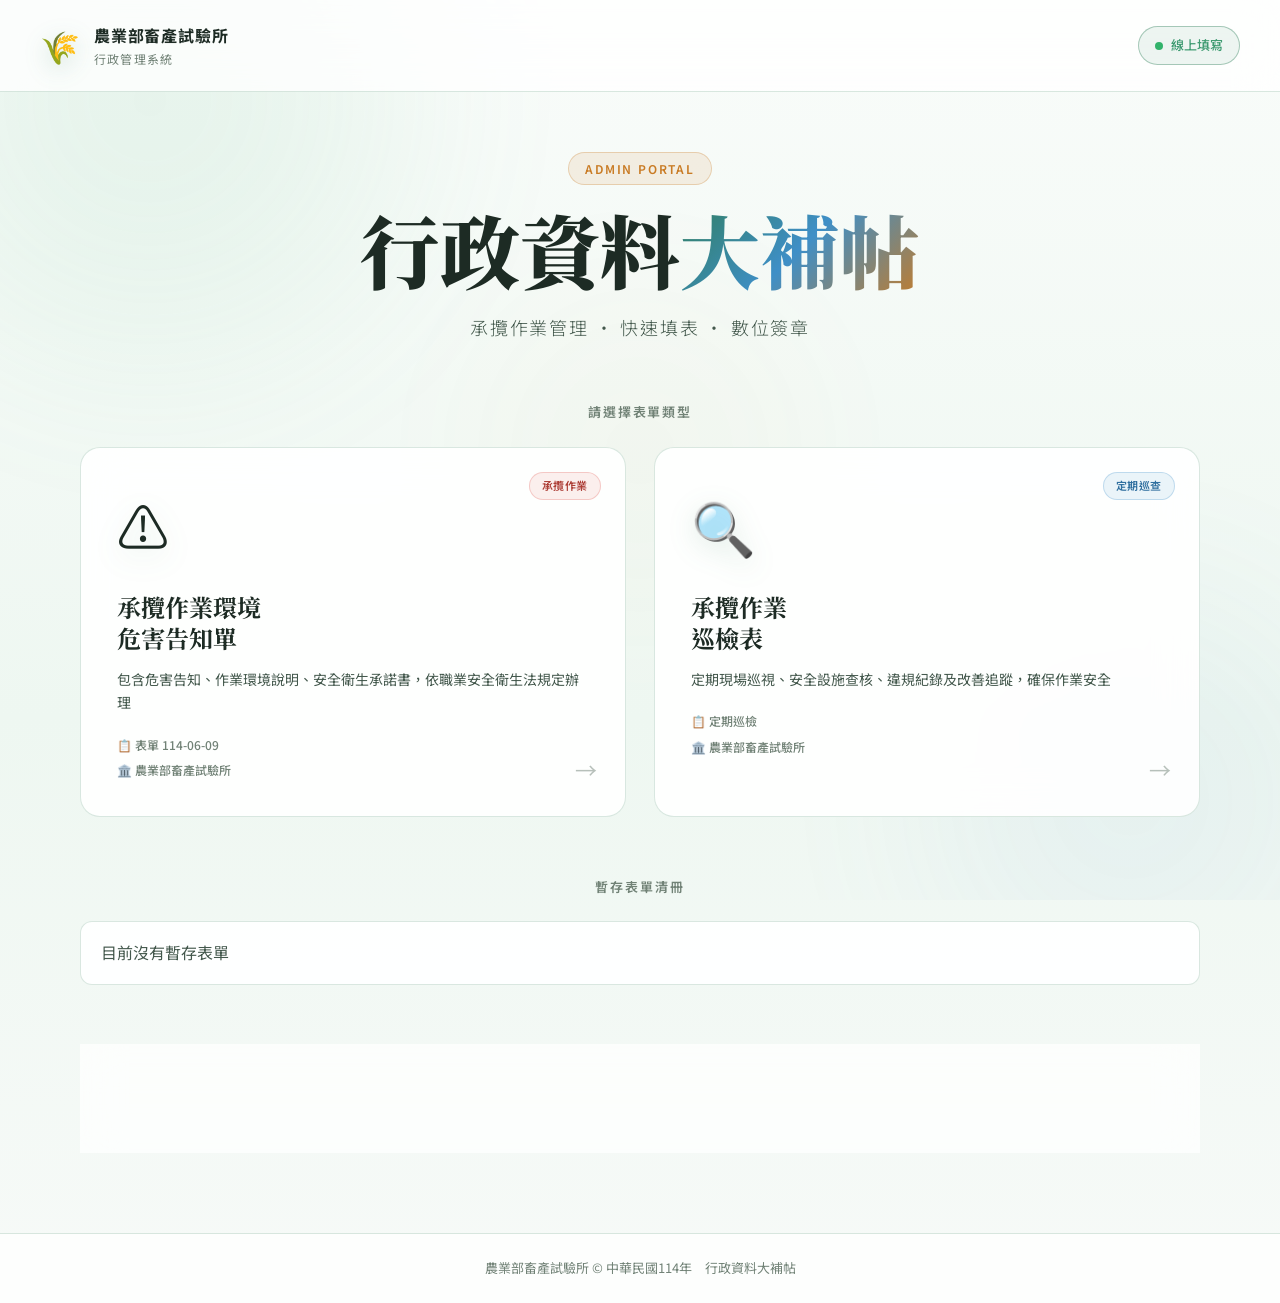
==== Documentcheatsheet/index.html @ 8268568a "Add files via upload" ====
<!DOCTYPE html>
<html lang="zh-TW">
<head>
  <meta charset="UTF-8">
  <meta name="viewport" content="width=device-width, initial-scale=1.0, maximum-scale=5.0, user-scalable=yes">
  <meta name="description" content="農業部畜產試驗所行政資料大補帖 - 線上填寫承攬作業環境危害告知單及巡檢表">
  <title>行政資料大補帖 | 農業部畜產試驗所</title>
  <link rel="preconnect" href="https://fonts.googleapis.com">
  <link rel="preconnect" href="https://fonts.gstatic.com" crossorigin>
  <link href="https://fonts.googleapis.com/css2?family=Noto+Sans+TC:wght@300;400;500;600;700;900&family=Noto+Serif+TC:wght@400;600;700&display=swap" rel="stylesheet">
  <link rel="stylesheet" href="style.css">
  <link rel="manifest" href="manifest.json">
  <meta name="theme-color" content="#2f7d57">
  <meta name="mobile-web-app-capable" content="yes">
  <meta name="apple-mobile-web-app-capable" content="yes">
  <meta name="apple-mobile-web-app-status-bar-style" content="default">
  <meta name="apple-mobile-web-app-title" content="行政大補帖">
  <link rel="apple-touch-icon" href="icons/icon-192.png">
</head>
<body>
  <div class="bg-animation">
    <div class="orb orb-1"></div>
    <div class="orb orb-2"></div>
    <div class="orb orb-3"></div>
  </div>

  <header class="site-header">
    <div class="header-inner">
      <div class="logo-area">
        <div class="logo-icon">🌾</div>
        <div class="logo-text">
          <span class="org-name">農業部畜產試驗所</span>
          <span class="dept-name">行政管理系統</span>
        </div>
      </div>
      <div class="header-badge">
        <span class="badge-dot"></span>
        <span>線上填寫</span>
      </div>
    </div>
  </header>

  <main class="main-content">
    <section class="hero">
      <div class="hero-eyebrow">
        <span class="tag">ADMIN PORTAL</span>
      </div>
      <h1 class="hero-title">行政資料<span class="gradient-text">大補帖</span></h1>
      <p class="hero-subtitle">承攬作業管理 · 快速填表 · 數位簽章</p>
    </section>

    <section class="cards-section">
      <div class="section-label">請選擇表單類型</div>
      <div class="cards-grid">

        <!-- Card 1: 危害告知單 -->
        <a href="hazard-form.html" class="card card-hazard" id="card-hazard">
          <div class="card-glow"></div>
          <div class="card-badge">承攬作業</div>
          <div class="card-icon-wrap">
            <div class="card-icon">⚠️</div>
          </div>
          <div class="card-body">
            <h2 class="card-title">承攬作業環境<br>危害告知單</h2>
            <p class="card-desc">包含危害告知、作業環境說明、安全衛生承諾書，依職業安全衛生法規定辦理</p>
            <div class="card-meta">
              <span class="meta-item">📋 表單 114-06-09</span>
              <span class="meta-item">🏛️ 農業部畜產試驗所</span>
            </div>
          </div>
          <div class="card-arrow">→</div>
        </a>

        <!-- Card 2: 巡檢表 -->
        <a href="inspection-form.html" class="card card-inspect" id="card-inspect">
          <div class="card-glow"></div>
          <div class="card-badge">定期巡查</div>
          <div class="card-icon-wrap">
            <div class="card-icon">🔍</div>
          </div>
          <div class="card-body">
            <h2 class="card-title">承攬作業<br>巡檢表</h2>
            <p class="card-desc">定期現場巡視、安全設施查核、違規紀錄及改善追蹤，確保作業安全</p>
            <div class="card-meta">
              <span class="meta-item">📋 定期巡檢</span>
              <span class="meta-item">🏛️ 農業部畜產試驗所</span>
            </div>
          </div>
          <div class="card-arrow">→</div>
        </a>

      </div>
    </section>

    <section class="drafts-section">
      <div class="section-label">暫存表單清冊</div>
      <div class="draft-list" id="draft-list">
        <div class="draft-empty">目前沒有暫存表單</div>
      </div>
    </section>

    <section class="info-strip">
      <div class="info-item">
        <div class="info-icon">📌</div>
        <div class="info-text">
          <strong>作業前告知</strong>
          <span>承攬商須於作業前確認</span>
        </div>
      </div>
      <div class="info-divider"></div>
      <div class="info-item">
        <div class="info-icon">📄</div>
        <div class="info-text">
          <strong>保存年限</strong>
          <span>相關文件依規定保存3年</span>
        </div>
      </div>
      <div class="info-divider"></div>
      <div class="info-item">
        <div class="info-icon">📅</div>
        <div class="info-text">
          <strong>版本日期</strong>
          <span>民國114年06月09日</span>
        </div>
      </div>
    </section>
  </main>

  <footer class="site-footer">
    <p>農業部畜產試驗所 &copy; 中華民國114年　行政資料大補帖</p>
  </footer>

  <script>
    function formatDraftTime(value) {
      if (!value) return '';
      const date = new Date(value);
      if (Number.isNaN(date.getTime())) return '';
      const pad = n => String(n).padStart(2, '0');
      return `${date.getFullYear()}-${pad(date.getMonth() + 1)}-${pad(date.getDate())} ${pad(date.getHours())}:${pad(date.getMinutes())}`;
    }

    function escapeHtml(value) {
      return String(value || '').replace(/[&<>"']/g, char => ({
        '&': '&amp;',
        '<': '&lt;',
        '>': '&gt;',
        '"': '&quot;',
        "'": '&#39;'
      }[char]));
    }

    function renderDraftList() {
      const list = document.getElementById('draft-list');
      let drafts = [];
      try {
        drafts = JSON.parse(localStorage.getItem('admin-form-drafts') || '[]');
      } catch (e) {
        drafts = [];
      }

      if (!Array.isArray(drafts) || drafts.length === 0) {
        list.innerHTML = '<div class="draft-empty">目前沒有暫存表單</div>';
        return;
      }

      drafts = drafts
        .slice()
        .sort((a, b) => new Date(b.createdAt || b.updatedAt || 0) - new Date(a.createdAt || a.updatedAt || 0));

      list.innerHTML = drafts.map(item => `
        <a class="draft-item" href="${escapeHtml(item.url)}">
          <div class="draft-main">
            <span class="draft-type">${escapeHtml(item.typeLabel || '表單')}</span>
            <strong>${escapeHtml(item.title || '未命名表單')}</strong>
          </div>
          <div class="draft-time">
            <span>建立：${formatDraftTime(item.createdAt)}</span>
            <span>更新：${formatDraftTime(item.updatedAt)}</span>
          </div>
          <button class="draft-delete" type="button" data-draft-id="${escapeHtml(item.id)}">刪除</button>
        </a>
      `).join('');
    }

    function deleteDraft(id) {
      let drafts = [];
      try {
        drafts = JSON.parse(localStorage.getItem('admin-form-drafts') || '[]');
      } catch (e) {
        drafts = [];
      }
      localStorage.removeItem('admin-form-draft:' + id);
      localStorage.setItem('admin-form-drafts', JSON.stringify(drafts.filter(item => item.id !== id)));
      renderDraftList();
    }

    document.addEventListener('DOMContentLoaded', () => {
      const cards = document.querySelectorAll('.card');
      cards.forEach((card, i) => {
        card.style.opacity = '0';
        card.style.transform = 'translateY(30px)';
        setTimeout(() => {
          card.style.transition = 'opacity 0.6s ease, transform 0.6s ease';
          card.style.opacity = '1';
          card.style.transform = 'translateY(0)';
        }, 200 + i * 150);
      });
      renderDraftList();
      document.getElementById('draft-list').addEventListener('click', event => {
        const button = event.target.closest('.draft-delete');
        if (!button) return;
        event.preventDefault();
        event.stopPropagation();
        deleteDraft(button.dataset.draftId);
      });
      if ('serviceWorker' in navigator) {
        navigator.serviceWorker.register('./service-worker.js').catch(() => {});
      }
    });
  </script>
</body>
</html>
---- Documentcheatsheet/style.css ----
/* ============================================================
   行政資料大補帖 - Global Stylesheet
   ============================================================ */

:root {
  --primary: #2f7d57;
  --primary-light: #3f9b72;
  --primary-dark: #1f5f41;
  --accent: #c97b24;
  --accent-warm: #e09a3d;
  --bg-dark: #f6faf7;
  --bg-card: rgba(255, 255, 255, 0.92);
  --text-primary: #1d2b24;
  --text-secondary: #43584c;
  --text-muted: #718276;
  --border: rgba(47, 125, 87, 0.18);
  --border-strong: rgba(47, 125, 87, 0.38);
  --shadow: 0 18px 45px rgba(31, 95, 65, 0.12);
  --radius: 20px;
  --radius-sm: 12px;
  --font-sans: 'Noto Sans TC', sans-serif;
  --font-serif: 'Noto Serif TC', serif;
}

* {
  margin: 0;
  padding: 0;
  box-sizing: border-box;
}

html {
  scroll-behavior: smooth;
}

body {
  font-family: var(--font-sans);
  background:
    linear-gradient(180deg, #f9fcfa 0%, #eef7f1 55%, #f7faf8 100%);
  color: var(--text-primary);
  min-height: 100vh;
  overflow-x: hidden;
  line-height: 1.6;
}

/* --- Background Animation --- */
.bg-animation {
  position: fixed;
  inset: 0;
  z-index: 0;
  pointer-events: none;
  overflow: hidden;
}

.orb {
  position: absolute;
  border-radius: 50%;
  filter: blur(80px);
  opacity: 0.18;
  animation: orbFloat 20s ease-in-out infinite;
}

.orb-1 {
  width: 600px;
  height: 600px;
  background: radial-gradient(circle, rgba(102, 187, 139, 0.75), transparent);
  top: -200px;
  left: -150px;
  animation-delay: 0s;
}

.orb-2 {
  width: 500px;
  height: 500px;
  background: radial-gradient(circle, rgba(92, 148, 209, 0.42), transparent);
  bottom: -150px;
  right: -100px;
  animation-delay: -7s;
}

.orb-3 {
  width: 400px;
  height: 400px;
  background: radial-gradient(circle, rgba(224, 154, 61, 0.45), transparent);
  top: 50%;
  left: 50%;
  transform: translate(-50%, -50%);
  animation-delay: -14s;
  opacity: 0.08;
}

@keyframes orbFloat {
  0%, 100% { transform: translate(0, 0) scale(1); }
  33% { transform: translate(30px, -30px) scale(1.05); }
  66% { transform: translate(-20px, 20px) scale(0.95); }
}

/* --- Header --- */
.site-header {
  position: relative;
  z-index: 10;
  padding: 20px 40px;
  border-bottom: 1px solid var(--border);
  background: rgba(255, 255, 255, 0.78);
  backdrop-filter: blur(20px);
}

.header-inner {
  max-width: 1200px;
  margin: 0 auto;
  display: flex;
  align-items: center;
  justify-content: space-between;
}

.logo-area {
  display: flex;
  align-items: center;
  gap: 14px;
}

.logo-icon {
  font-size: 32px;
  filter: drop-shadow(0 6px 12px rgba(47, 125, 87, 0.24));
}

.logo-text {
  display: flex;
  flex-direction: column;
}

.org-name {
  font-size: 16px;
  font-weight: 700;
  color: var(--text-primary);
  letter-spacing: 0.05em;
}

.dept-name {
  font-size: 12px;
  color: var(--text-muted);
  letter-spacing: 0.1em;
}

.header-badge {
  display: flex;
  align-items: center;
  gap: 8px;
  padding: 8px 16px;
  background: rgba(47, 125, 87, 0.08);
  border: 1px solid var(--border-strong);
  border-radius: 30px;
  font-size: 13px;
  color: var(--primary-light);
  font-weight: 500;
}

.badge-dot {
  width: 8px;
  height: 8px;
  background: #32b36b;
  border-radius: 50%;
  animation: pulse 2s ease-in-out infinite;
}

@keyframes pulse {
  0%, 100% { opacity: 1; transform: scale(1); }
  50% { opacity: 0.5; transform: scale(0.8); }
}

/* --- Main Content --- */
.main-content {
  position: relative;
  z-index: 1;
  max-width: 1200px;
  margin: 0 auto;
  padding: 60px 40px 80px;
}

/* --- Hero --- */
.hero {
  text-align: center;
  margin-bottom: 60px;
}

.hero-eyebrow {
  margin-bottom: 20px;
}

.tag {
  display: inline-block;
  padding: 6px 16px;
  background: rgba(201, 123, 36, 0.1);
  border: 1px solid rgba(201, 123, 36, 0.28);
  border-radius: 30px;
  font-size: 12px;
  font-weight: 600;
  color: var(--accent);
  letter-spacing: 0.15em;
}

.hero-title {
  font-family: var(--font-serif);
  font-size: clamp(48px, 8vw, 80px);
  font-weight: 900;
  line-height: 1.1;
  margin-bottom: 20px;
  color: var(--text-primary);
}

.gradient-text {
  background: linear-gradient(135deg, #2f7d57, #3f8fc7, #c97b24);
  -webkit-background-clip: text;
  -webkit-text-fill-color: transparent;
  background-clip: text;
}

.hero-subtitle {
  font-size: 18px;
  color: var(--text-secondary);
  letter-spacing: 0.1em;
  font-weight: 300;
}

/* --- Section Label --- */
.section-label {
  font-size: 13px;
  font-weight: 600;
  color: var(--text-muted);
  letter-spacing: 0.15em;
  text-transform: uppercase;
  margin-bottom: 24px;
  text-align: center;
}

/* --- Cards Grid --- */
.cards-section {
  margin-bottom: 60px;
}

.cards-grid {
  display: grid;
  grid-template-columns: repeat(auto-fit, minmax(340px, 1fr));
  gap: 28px;
}

.card {
  position: relative;
  display: flex;
  flex-direction: column;
  background: var(--bg-card);
  border: 1px solid var(--border);
  border-radius: var(--radius);
  padding: 36px;
  text-decoration: none;
  color: inherit;
  overflow: hidden;
  transition: all 0.4s cubic-bezier(0.23, 1, 0.32, 1);
  cursor: pointer;
  backdrop-filter: blur(20px);
}

.card:hover {
  transform: translateY(-8px) scale(1.01);
  border-color: var(--border-strong);
  box-shadow: var(--shadow), 0 18px 45px rgba(47, 125, 87, 0.14);
}

.card-glow {
  position: absolute;
  inset: -1px;
  border-radius: var(--radius);
  opacity: 0;
  transition: opacity 0.4s ease;
  pointer-events: none;
}

.card-hazard .card-glow {
  background: linear-gradient(135deg, rgba(220, 80, 70, 0.08), rgba(224, 154, 61, 0.12));
}

.card-inspect .card-glow {
  background: linear-gradient(135deg, rgba(47, 125, 87, 0.1), rgba(63, 143, 199, 0.1));
}

.card:hover .card-glow {
  opacity: 1;
}

.card-badge {
  position: absolute;
  top: 24px;
  right: 24px;
  padding: 4px 12px;
  border-radius: 20px;
  font-size: 11px;
  font-weight: 600;
  letter-spacing: 0.05em;
}

.card-hazard .card-badge {
  background: rgba(220, 80, 70, 0.09);
  color: #ad3f37;
  border: 1px solid rgba(220, 80, 70, 0.24);
}

.card-inspect .card-badge {
  background: rgba(63, 143, 199, 0.1);
  color: #2f6f9f;
  border: 1px solid rgba(63, 143, 199, 0.26);
}

.card-icon-wrap {
  margin-bottom: 24px;
}

.card-icon {
  font-size: 52px;
  filter: drop-shadow(0 8px 14px rgba(47, 125, 87, 0.16));
  transition: transform 0.4s ease;
}

.card:hover .card-icon {
  transform: scale(1.1) rotate(5deg);
}

.card-body {
  flex: 1;
}

.card-title {
  font-family: var(--font-serif);
  font-size: 24px;
  font-weight: 700;
  line-height: 1.3;
  margin-bottom: 14px;
  color: var(--text-primary);
}

.card-desc {
  font-size: 14px;
  color: var(--text-secondary);
  line-height: 1.7;
  margin-bottom: 20px;
}

.card-meta {
  display: flex;
  flex-direction: column;
  gap: 6px;
}

.meta-item {
  font-size: 12px;
  color: var(--text-muted);
  font-weight: 500;
}

.card-arrow {
  position: absolute;
  bottom: 28px;
  right: 28px;
  font-size: 22px;
  color: var(--text-muted);
  transition: all 0.3s ease;
  opacity: 0.5;
}

.card:hover .card-arrow {
  opacity: 1;
  color: var(--primary-light);
  transform: translateX(6px);
}

/* --- Draft List --- */
.drafts-section {
  margin-bottom: 60px;
}

.draft-list {
  display: grid;
  gap: 12px;
}

.draft-empty,
.draft-item {
  background: var(--bg-card);
  border: 1px solid var(--border);
  border-radius: var(--radius-sm);
  padding: 18px 20px;
  color: var(--text-secondary);
}

.draft-item {
  display: flex;
  align-items: center;
  justify-content: space-between;
  gap: 18px;
  text-decoration: none;
  transition: all 0.25s ease;
}

.draft-item:hover {
  border-color: var(--border-strong);
  box-shadow: var(--shadow);
  transform: translateY(-2px);
}

.draft-delete {
  flex-shrink: 0;
  border: 1px solid rgba(184, 60, 53, 0.24);
  background: rgba(184, 60, 53, 0.08);
  color: #9f312b;
  border-radius: 8px;
  padding: 7px 12px;
  font: inherit;
  font-size: 13px;
  font-weight: 700;
  cursor: pointer;
  transition: all 0.2s ease;
}

.draft-delete:hover {
  background: rgba(184, 60, 53, 0.14);
  border-color: rgba(184, 60, 53, 0.38);
}

.draft-main {
  display: flex;
  flex-direction: column;
  gap: 6px;
  min-width: 0;
}

.draft-main strong {
  color: var(--text-primary);
  font-size: 15px;
  line-height: 1.4;
}

.draft-type {
  color: var(--primary-dark);
  font-size: 12px;
  font-weight: 700;
}

.draft-time {
  display: flex;
  flex-direction: column;
  gap: 4px;
  color: var(--text-muted);
  font-size: 12px;
  white-space: nowrap;
  text-align: right;
}

/* --- Info Strip --- */
.info-strip {
  display: flex;
  align-items: center;
  justify-content: center;
  gap: 0;
  padding: 28px 40px;
  background: rgba(255, 255, 255, 0.72);
  border: 1px solid var(--border);
  border-radius: var(--radius);
  backdrop-filter: blur(20px);
  flex-wrap: wrap;
}

.info-item {
  display: flex;
  align-items: center;
  gap: 12px;
  padding: 0 32px;
}

.info-icon {
  font-size: 28px;
}

.info-text {
  display: flex;
  flex-direction: column;
}

.info-text strong {
  font-size: 14px;
  font-weight: 600;
  color: var(--text-primary);
}

.info-text span {
  font-size: 12px;
  color: var(--text-muted);
}

.info-divider {
  width: 1px;
  height: 50px;
  background: var(--border);
}

/* --- Footer --- */
.site-footer {
  position: relative;
  z-index: 1;
  text-align: center;
  padding: 24px;
  color: var(--text-muted);
  font-size: 13px;
  border-top: 1px solid var(--border);
  background: rgba(255, 255, 255, 0.72);
}

/* ============================================================
   FORM PAGES - Shared Styles
   ============================================================ */

.form-page {
  min-height: 100vh;
  background:
    linear-gradient(180deg, #f9fcfa 0%, #eff7f1 60%, #f7faf8 100%);
}

.form-topbar {
  position: sticky;
  top: 0;
  z-index: 100;
  padding: 16px 40px;
  background: rgba(255, 255, 255, 0.88);
  backdrop-filter: blur(20px);
  border-bottom: 1px solid var(--border);
  display: flex;
  align-items: center;
  justify-content: space-between;
}

.back-btn {
  display: flex;
  align-items: center;
  gap: 8px;
  color: var(--text-secondary);
  text-decoration: none;
  font-size: 14px;
  font-weight: 500;
  padding: 8px 16px;
  border-radius: var(--radius-sm);
  border: 1px solid var(--border);
  transition: all 0.3s ease;
}

.back-btn:hover {
  color: var(--primary-light);
  border-color: var(--border-strong);
  background: rgba(47, 125, 87, 0.08);
}

.topbar-title {
  font-size: 16px;
  font-weight: 700;
  color: var(--text-primary);
}

.topbar-actions {
  display: flex;
  gap: 12px;
}

.btn {
  padding: 10px 22px;
  border-radius: var(--radius-sm);
  font-size: 14px;
  font-weight: 600;
  font-family: var(--font-sans);
  cursor: pointer;
  transition: all 0.3s ease;
  border: none;
  text-decoration: none;
  display: inline-flex;
  align-items: center;
  gap: 8px;
}

.btn-ghost {
  background: transparent;
  color: var(--text-secondary);
  border: 1px solid var(--border);
}

.btn-ghost:hover {
  color: var(--text-primary);
  border-color: var(--border-strong);
}

.btn-primary {
  background: linear-gradient(135deg, var(--primary-light), var(--primary));
  color: white;
  box-shadow: 0 6px 18px rgba(47, 125, 87, 0.22);
}

.btn-primary:hover {
  transform: translateY(-2px);
  box-shadow: 0 10px 28px rgba(47, 125, 87, 0.28);
}

.btn-print {
  background: rgba(245, 166, 35, 0.1);
  color: var(--accent);
  border: 1px solid rgba(245, 166, 35, 0.3);
}

.btn-print:hover {
  background: rgba(245, 166, 35, 0.2);
}

/* Form Container */
.form-container {
  max-width: 900px;
  margin: 40px auto;
  padding: 0 40px 80px;
  position: relative;
  z-index: 1;
}

.form-header {
  text-align: center;
  margin-bottom: 40px;
  padding: 40px;
  background: var(--bg-card);
  border: 1px solid var(--border);
  border-radius: var(--radius);
  backdrop-filter: blur(20px);
}

.form-org {
  font-size: 18px;
  font-weight: 700;
  color: var(--primary-light);
  margin-bottom: 8px;
  letter-spacing: 0.05em;
}

.form-title-main {
  font-family: var(--font-serif);
  font-size: 28px;
  font-weight: 900;
  color: var(--text-primary);
  margin-bottom: 8px;
}

.form-subtitle {
  font-size: 13px;
  color: var(--text-muted);
}

/* Form Sections */
.form-section {
  background: var(--bg-card);
  border: 1px solid var(--border);
  border-radius: var(--radius);
  padding: 32px;
  margin-bottom: 24px;
  backdrop-filter: blur(20px);
  transition: border-color 0.3s ease;
}

.form-section:hover {
  border-color: var(--border-strong);
}

.section-title {
  font-size: 17px;
  font-weight: 700;
  color: var(--primary-light);
  margin-bottom: 24px;
  padding-bottom: 16px;
  border-bottom: 1px solid var(--border);
  display: flex;
  align-items: center;
  gap: 10px;
  overflow: visible;
  line-height: 1.5;
}

.section-num {
  display: inline-flex;
  align-items: center;
  justify-content: center;
  width: 28px;
  height: 28px;
  background: var(--primary);
  border-radius: 50%;
  font-size: 13px;
  font-weight: 700;
  color: white;
  flex-shrink: 0;
}

/* Form Grid */
.form-grid {
  display: grid;
  grid-template-columns: repeat(2, 1fr);
  gap: 20px;
}

.form-grid-3 {
  display: grid;
  grid-template-columns: repeat(3, 1fr);
  gap: 16px;
}

.form-grid-full {
  grid-column: 1 / -1;
}

/* Form Field */
.form-field {
  display: flex;
  flex-direction: column;
  gap: 8px;
}

.form-label {
  font-size: 13px;
  font-weight: 600;
  color: var(--text-secondary);
  letter-spacing: 0.03em;
}

.form-label .required {
  color: #f87171;
  margin-left: 4px;
}

.form-input,
.form-textarea,
.form-select {
  padding: 12px 16px;
  background: rgba(255, 255, 255, 0.86);
  border: 1px solid var(--border);
  border-radius: var(--radius-sm);
  color: var(--text-primary);
  font-size: 14px;
  font-family: var(--font-sans);
  transition: all 0.3s ease;
  outline: none;
  width: 100%;
}

.form-input:focus,
.form-textarea:focus,
.form-select:focus {
  border-color: var(--primary-light);
  background: #ffffff;
  box-shadow: 0 0 0 3px rgba(47, 125, 87, 0.12);
}

.form-textarea {
  resize: vertical;
  min-height: 100px;
  line-height: 1.6;
}

.form-select {
  cursor: pointer;
  appearance: none;
  background-image: url("data:image/svg+xml,%3Csvg xmlns='http://www.w3.org/2000/svg' width='12' height='8' viewBox='0 0 12 8'%3E%3Cpath fill='%236b8f7a' d='M1 1l5 5 5-5'/%3E%3C/svg%3E");
  background-repeat: no-repeat;
  background-position: right 14px center;
  padding-right: 36px;
}

.form-select option {
  background: #ffffff;
  color: var(--text-primary);
}

/* Date Row */
.date-row {
  display: flex;
  align-items: center;
  gap: 8px;
  flex-wrap: wrap;
}

.date-row label {
  font-size: 14px;
  color: var(--text-secondary);
  white-space: nowrap;
}

.date-input-sm {
  width: 70px;
  padding: 10px 12px;
  background: rgba(255, 255, 255, 0.86);
  border: 1px solid var(--border);
  border-radius: var(--radius-sm);
  color: var(--text-primary);
  font-size: 14px;
  font-family: var(--font-sans);
  transition: all 0.3s ease;
  outline: none;
  text-align: center;
}

.date-input-sm:focus {
  border-color: var(--primary-light);
  box-shadow: 0 0 0 3px rgba(47, 125, 87, 0.12);
}

/* Checkbox List */
.checkbox-grid {
  display: grid;
  grid-template-columns: repeat(3, 1fr);
  gap: 12px;
}

.checkbox-item {
  display: flex;
  align-items: flex-start;
  gap: 10px;
  padding: 12px 14px;
  background: rgba(255, 255, 255, 0.7);
  border: 1px solid var(--border);
  border-radius: var(--radius-sm);
  cursor: pointer;
  transition: all 0.25s ease;
}

.checkbox-item:hover {
  background: rgba(47, 125, 87, 0.06);
  border-color: var(--border-strong);
}

.checkbox-item input[type="checkbox"] {
  width: 18px;
  height: 18px;
  accent-color: var(--primary-light);
  cursor: pointer;
  flex-shrink: 0;
  margin-top: 2px;
}

.checkbox-item.checked {
  background: rgba(47, 125, 87, 0.1);
  border-color: var(--primary-light);
}

.checkbox-label {
  font-size: 13px;
  color: var(--text-secondary);
  line-height: 1.4;
  cursor: pointer;
  flex: 1;
}

/* Hazard Table */
.hazard-table {
  width: 100%;
  border-collapse: collapse;
  font-size: 13px;
  margin-top: 12px;
}

.hazard-table th {
  background: rgba(47, 125, 87, 0.1);
  color: var(--primary-light);
  font-weight: 600;
  padding: 12px 16px;
  text-align: center;
  border: 1px solid var(--border);
  font-size: 14px;
  letter-spacing: 0.03em;
}

.hazard-table td {
  padding: 10px 16px;
  border: 1px solid var(--border);
  color: var(--text-secondary);
  vertical-align: top;
  line-height: 1.7;
}

.hazard-table tr:hover td {
  background: rgba(47, 125, 87, 0.04);
}

.hazard-table .row-num {
  background: rgba(47, 125, 87, 0.08);
  font-weight: 600;
  color: var(--primary-light);
  text-align: center;
  width: 40px;
}

.hazard-table .op-name {
  font-weight: 600;
  color: var(--text-primary);
  font-size: 13px;
}

/* Signature Area */
.sig-grid {
  display: grid;
  grid-template-columns: repeat(3, 1fr);
  gap: 20px;
  margin-top: 12px;
}

.sig-box {
  padding: 24px 20px;
  border: 1px solid var(--border);
  border-radius: var(--radius-sm);
  text-align: center;
  background: rgba(255, 255, 255, 0.7);
}

.sig-title {
  font-size: 13px;
  font-weight: 600;
  color: var(--text-secondary);
  margin-bottom: 16px;
}

.sig-area {
  height: 60px;
  border-bottom: 1px dashed var(--border-strong);
  margin-bottom: 8px;
  display: flex;
  align-items: flex-end;
  justify-content: center;
}

.sig-hint {
  font-size: 11px;
  color: var(--text-muted);
}

/* Pledge Box */
.pledge-box {
  background: rgba(224, 154, 61, 0.08);
  border: 1px solid rgba(201, 123, 36, 0.2);
  border-radius: var(--radius-sm);
  padding: 20px 24px;
  margin-bottom: 20px;
  font-size: 13px;
  color: var(--text-secondary);
  line-height: 1.9;
}

.pledge-box p {
  margin-bottom: 8px;
}

/* Notice Block */
.notice-block {
  background: rgba(220, 80, 70, 0.07);
  border: 1px solid rgba(220, 80, 70, 0.2);
  border-radius: var(--radius-sm);
  padding: 14px 20px;
  margin-bottom: 24px;
  font-size: 13px;
  color: #a43c34;
  display: flex;
  gap: 10px;
  align-items: flex-start;
}

/* Progress indicator */
.progress-bar {
  height: 3px;
  background: var(--border);
  border-radius: 2px;
  margin-bottom: 40px;
  overflow: hidden;
}

.progress-fill {
  height: 100%;
  background: linear-gradient(90deg, var(--primary-light), #58b981);
  border-radius: 2px;
  transition: width 0.5s ease;
}

/* Print Styles */
@media print {
  body { background: white; color: black; }
  .form-topbar, .bg-animation { display: none !important; }
  .form-section {
    background: white;
    border: 1px solid #ccc;
    break-inside: avoid;
  }
  .form-input, .form-textarea {
    background: white;
    border: 1px solid #ccc;
    color: black;
  }
}

/* Responsive */
@media (max-width: 768px) {
  .main-content { padding: 40px 20px 60px; }
  .form-container { padding: 0 20px 60px; }
  .form-topbar {
    display: grid;
    grid-template-columns: auto 1fr;
    align-items: center;
    padding: 12px 14px;
    gap: 10px;
  }
  .topbar-title {
    width: auto;
    font-size: 14px;
    text-align: right;
  }
  .topbar-actions {
    grid-column: 1 / -1;
    display: grid;
    grid-template-columns: repeat(auto-fit, minmax(96px, 1fr));
    gap: 8px;
    width: 100%;
  }
  .btn,
  #pwa-install-btn {
    min-height: 44px;
    padding: 9px 12px;
    font-size: 13px;
    justify-content: center;
  }
  .cards-grid { grid-template-columns: 1fr; }
  .form-grid { grid-template-columns: 1fr; }
  .form-grid-3 { grid-template-columns: 1fr; }
  .checkbox-grid {
    grid-template-columns: 1fr !important;
    grid-template-rows: none !important;
    grid-auto-flow: row !important;
  }
  .sig-grid { grid-template-columns: 1fr; }
  .info-strip { flex-direction: column; gap: 20px; }
  .info-divider { width: 50px; height: 1px; }
  .hazard-table { font-size: 12px; }
  .draft-item { align-items: flex-start; flex-direction: column; }
  .draft-time { text-align: left; white-space: normal; }
  .date-row {
    gap: 8px 6px;
    align-items: center;
  }
  .date-input-sm {
    width: 62px;
    padding-left: 8px;
    padding-right: 8px;
  }
  .notify-note {
    display: block;
    width: 100%;
    margin-left: 0 !important;
    margin-top: 4px;
  }
  .hazard-page .form-header {
    padding: 24px 16px;
  }
  .hazard-page .form-section {
    padding: 22px 16px;
  }
  .hazard-page .pledge-box .form-input {
    display: block !important;
    width: 100% !important;
    margin: 6px 0;
  }
  .hazard-page #pledge-form-grid {
    grid-template-columns: 1fr;
  }
  .hazard-page .submit-area {
    flex-direction: column;
  }
  .hazard-page .submit-area .btn {
    justify-content: center;
    width: 100%;
  }
}

@media (max-width: 480px) {
  .checkbox-grid { grid-template-columns: 1fr; }
  .hero-title { font-size: 40px; }
}
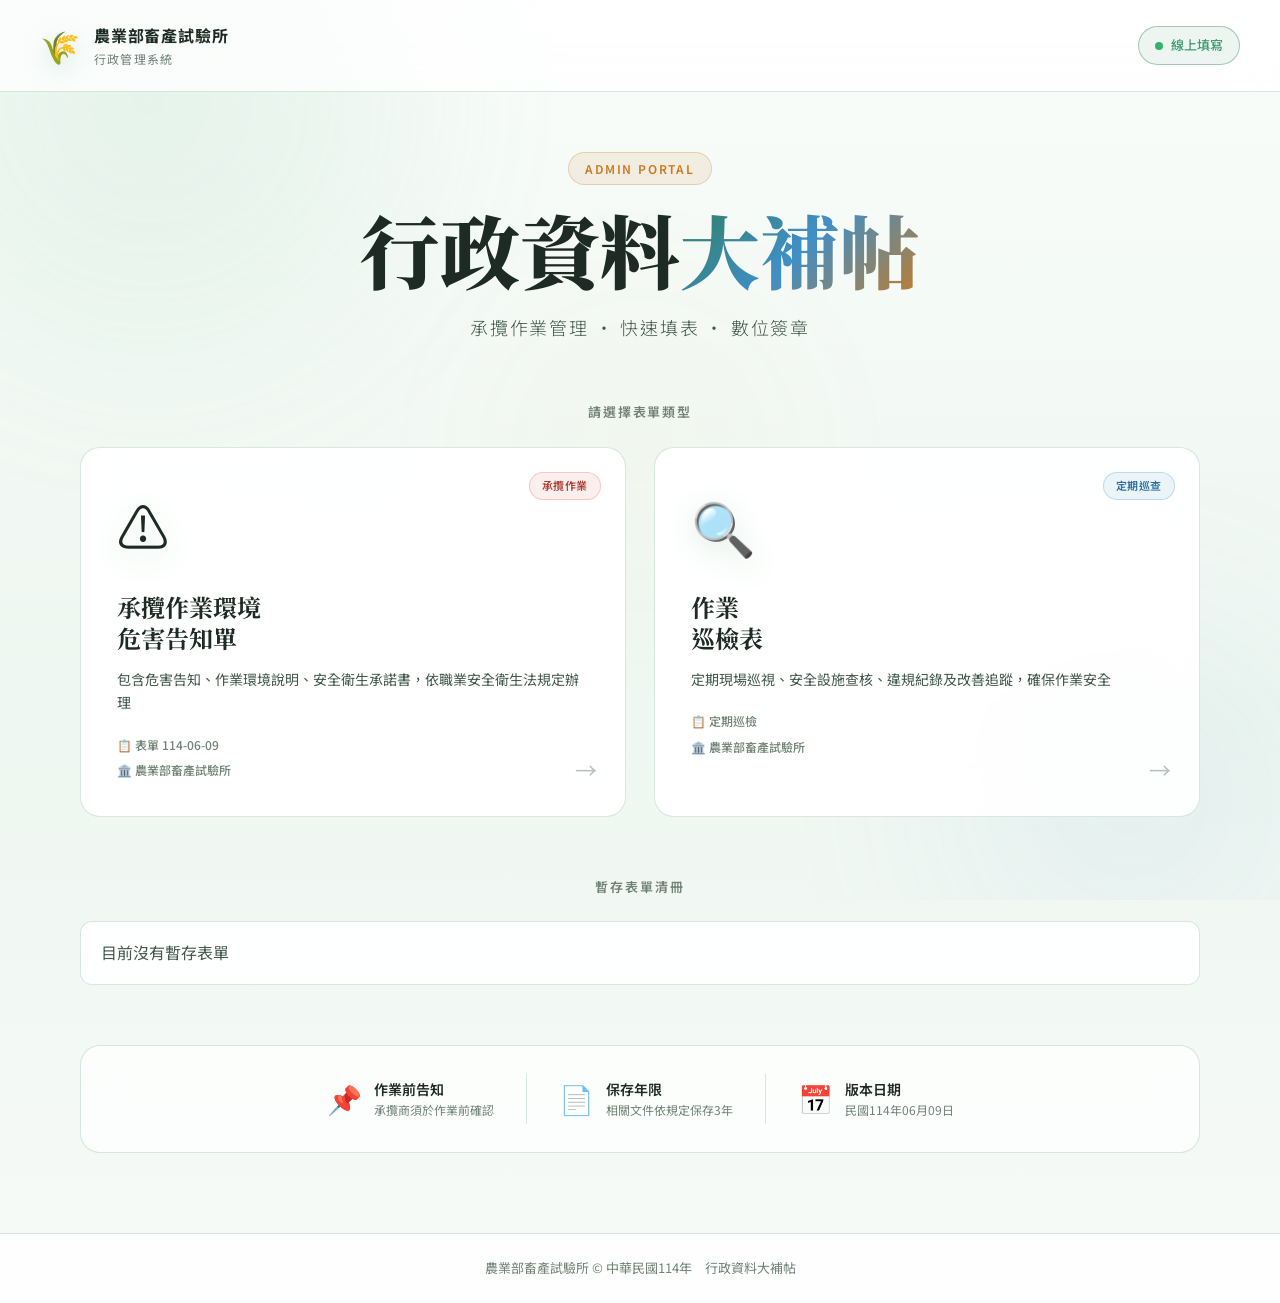
==== commit 2844d273: "Add files via upload" ====
--- a/Documentcheatsheet/index.html
+++ b/Documentcheatsheet/index.html
@@ -72,14 +72,14 @@
         </a>
 
         <!-- Card 2: 巡檢表 -->
-        <a href="inspection-form.html" class="card card-inspect" id="card-inspect">
+        <a href="inspection-form.html?v=2" class="card card-inspect" id="card-inspect">
           <div class="card-glow"></div>
           <div class="card-badge">定期巡查</div>
           <div class="card-icon-wrap">
             <div class="card-icon">🔍</div>
           </div>
           <div class="card-body">
-            <h2 class="card-title">承攬作業<br>巡檢表</h2>
+            <h2 class="card-title">作業<br>巡檢表</h2>
             <p class="card-desc">定期現場巡視、安全設施查核、違規紀錄及改善追蹤，確保作業安全</p>
             <div class="card-meta">
               <span class="meta-item">📋 定期巡檢</span>
@@ -192,6 +192,11 @@
       localStorage.removeItem('admin-form-draft:' + id);
       localStorage.setItem('admin-form-drafts', JSON.stringify(drafts.filter(item => item.id !== id)));
       renderDraftList();
+      window.addEventListener('pageshow', renderDraftList);
+      window.addEventListener('focus', renderDraftList);
+      document.addEventListener('visibilitychange', () => {
+        if (!document.hidden) renderDraftList();
+      });
     }
 
     document.addEventListener('DOMContentLoaded', () => {
@@ -214,7 +219,9 @@
         deleteDraft(button.dataset.draftId);
       });
       if ('serviceWorker' in navigator) {
-        navigator.serviceWorker.register('./service-worker.js').catch(() => {});
+        navigator.serviceWorker.register('./service-worker.js')
+          .then(registration => registration.update())
+          .catch(() => {});
       }
     });
   </script>
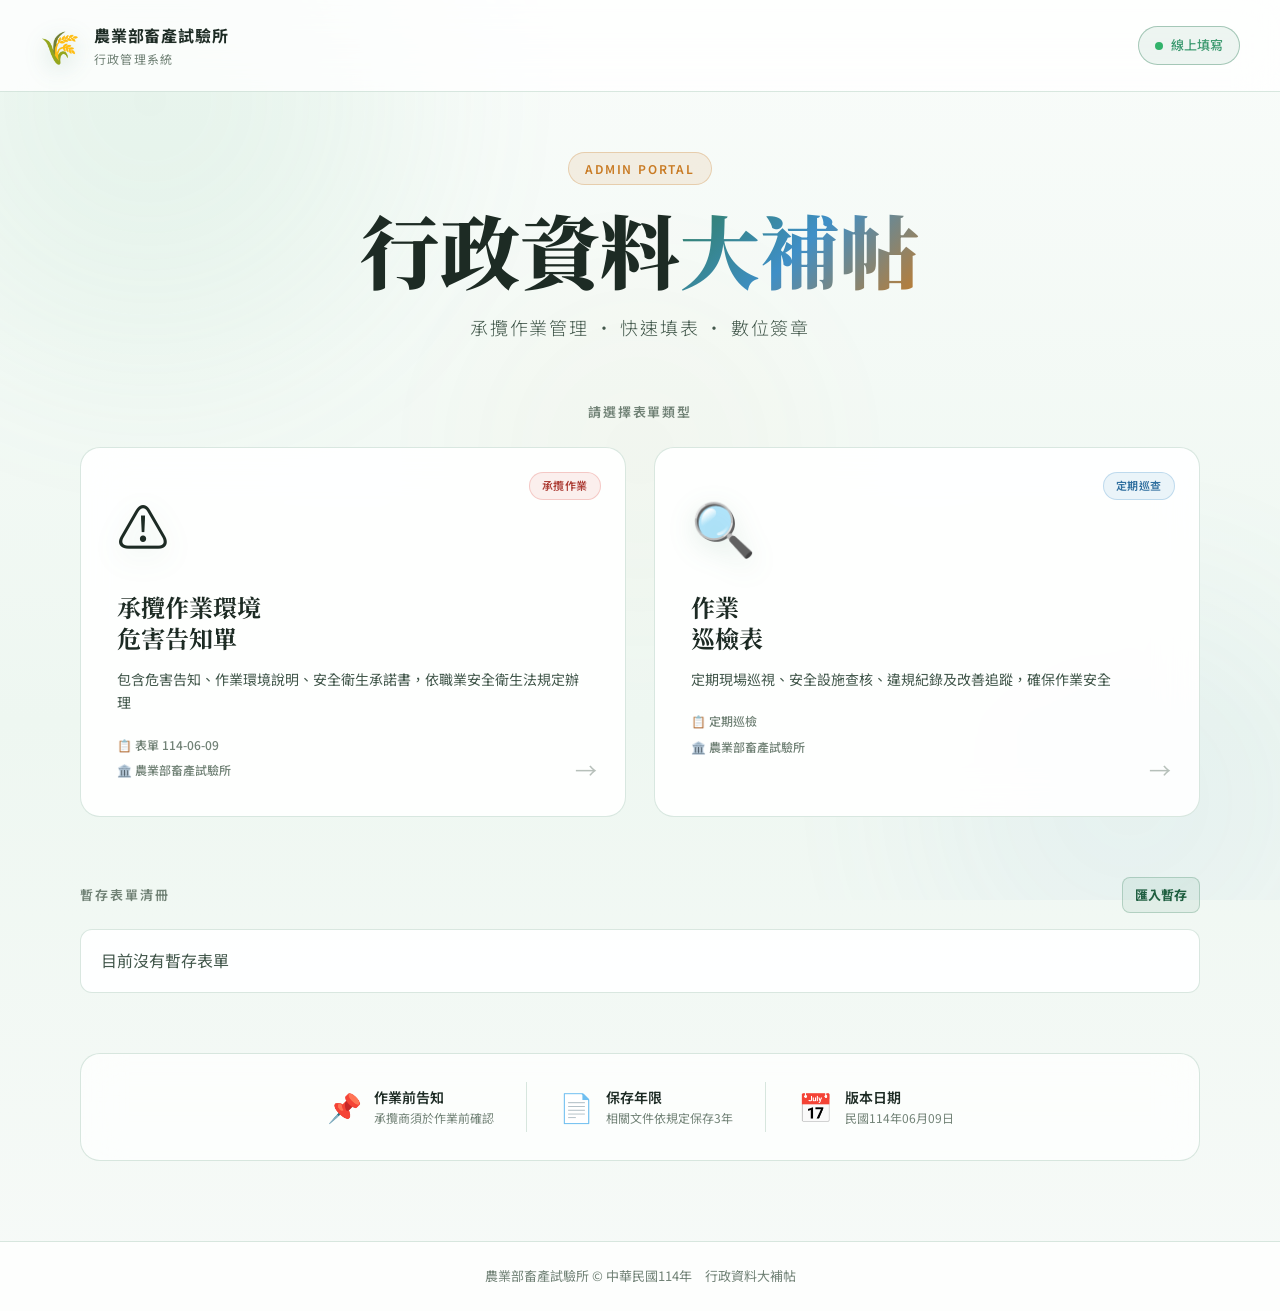
==== commit 83255d8f: "Add files via upload" ====
--- a/Documentcheatsheet/index.html
+++ b/Documentcheatsheet/index.html
@@ -9,6 +9,49 @@
   <link rel="preconnect" href="https://fonts.gstatic.com" crossorigin>
   <link href="https://fonts.googleapis.com/css2?family=Noto+Sans+TC:wght@300;400;500;600;700;900&family=Noto+Serif+TC:wght@400;600;700&display=swap" rel="stylesheet">
   <link rel="stylesheet" href="style.css">
+  <style>
+    .drafts-header {
+      display: flex;
+      align-items: center;
+      justify-content: space-between;
+      gap: 12px;
+      margin-bottom: 16px;
+    }
+    .drafts-header .section-label { margin-bottom: 0; }
+    .draft-actions {
+      display: flex;
+      align-items: center;
+      gap: 8px;
+      flex-shrink: 0;
+    }
+    .draft-export,
+    .draft-import {
+      border: 1px solid rgba(47, 125, 87, 0.26);
+      background: rgba(47, 125, 87, 0.08);
+      color: var(--primary-dark);
+      border-radius: 8px;
+      padding: 7px 12px;
+      font: inherit;
+      font-size: 13px;
+      font-weight: 700;
+      cursor: pointer;
+      transition: all 0.2s ease;
+    }
+    .draft-export:hover,
+    .draft-import:hover {
+      background: rgba(47, 125, 87, 0.14);
+      border-color: rgba(47, 125, 87, 0.38);
+    }
+    @media (max-width: 768px) {
+      .drafts-header {
+        align-items: flex-start;
+        flex-direction: column;
+      }
+      .draft-actions {
+        flex-wrap: wrap;
+      }
+    }
+  </style>
   <link rel="manifest" href="manifest.json">
   <meta name="theme-color" content="#2f7d57">
   <meta name="mobile-web-app-capable" content="yes">
@@ -93,7 +136,11 @@
     </section>
 
     <section class="drafts-section">
-      <div class="section-label">暫存表單清冊</div>
+      <div class="drafts-header">
+        <div class="section-label">暫存表單清冊</div>
+        <button class="draft-import" type="button" id="draft-import-btn">匯入暫存</button>
+        <input id="draft-import-input" type="file" accept=".json,application/json" hidden>
+      </div>
       <div class="draft-list" id="draft-list">
         <div class="draft-empty">目前沒有暫存表單</div>
       </div>
@@ -149,14 +196,22 @@
       }[char]));
     }
 
+    function getDraftIndex() {
+      try {
+        const drafts = JSON.parse(localStorage.getItem('admin-form-drafts') || '[]');
+        return Array.isArray(drafts) ? drafts : [];
+      } catch (e) {
+        return [];
+      }
+    }
+
+    function setDraftIndex(drafts) {
+      localStorage.setItem('admin-form-drafts', JSON.stringify(Array.isArray(drafts) ? drafts : []));
+    }
+
     function renderDraftList() {
       const list = document.getElementById('draft-list');
-      let drafts = [];
-      try {
-        drafts = JSON.parse(localStorage.getItem('admin-form-drafts') || '[]');
-      } catch (e) {
-        drafts = [];
-      }
+      let drafts = getDraftIndex();
 
       if (!Array.isArray(drafts) || drafts.length === 0) {
         list.innerHTML = '<div class="draft-empty">目前沒有暫存表單</div>';
@@ -177,26 +232,118 @@
             <span>建立：${formatDraftTime(item.createdAt)}</span>
             <span>更新：${formatDraftTime(item.updatedAt)}</span>
           </div>
-          <button class="draft-delete" type="button" data-draft-id="${escapeHtml(item.id)}">刪除</button>
+          <div class="draft-actions">
+            <button class="draft-export" type="button" data-draft-id="${escapeHtml(item.id)}">匯出暫存</button>
+            <button class="draft-delete" type="button" data-draft-id="${escapeHtml(item.id)}">刪除</button>
+          </div>
         </a>
       `).join('');
     }
 
     function deleteDraft(id) {
-      let drafts = [];
-      try {
-        drafts = JSON.parse(localStorage.getItem('admin-form-drafts') || '[]');
-      } catch (e) {
-        drafts = [];
-      }
+      let drafts = getDraftIndex();
       localStorage.removeItem('admin-form-draft:' + id);
-      localStorage.setItem('admin-form-drafts', JSON.stringify(drafts.filter(item => item.id !== id)));
+      setDraftIndex(drafts.filter(item => item.id !== id));
       renderDraftList();
       window.addEventListener('pageshow', renderDraftList);
       window.addEventListener('focus', renderDraftList);
       document.addEventListener('visibilitychange', () => {
         if (!document.hidden) renderDraftList();
       });
+    }
+
+    function safeFilePart(value) {
+      return String(value || 'draft')
+        .replace(/[\\/:*?"<>|]+/g, '-')
+        .replace(/\s+/g, '-')
+        .slice(0, 60) || 'draft';
+    }
+
+    function exportDraft(id) {
+      const drafts = getDraftIndex();
+      const item = drafts.find(draft => draft.id === id);
+      const recordRaw = localStorage.getItem('admin-form-draft:' + id);
+      if (!item || !recordRaw) {
+        alert('找不到這筆暫存資料。');
+        renderDraftList();
+        return;
+      }
+      let record = null;
+      try {
+        record = JSON.parse(recordRaw);
+      } catch (e) {
+        alert('暫存資料格式無法匯出。');
+        return;
+      }
+      const exportedAt = new Date().toISOString();
+      const payload = {
+        app: 'livestock-admin-form',
+        exportType: 'draft',
+        version: 1,
+        exportedAt,
+        record
+      };
+      const blob = new Blob([JSON.stringify(payload, null, 2)], { type: 'application/json' });
+      const link = document.createElement('a');
+      const stamp = exportedAt.replace(/[-:]/g, '').slice(0, 13);
+      link.href = URL.createObjectURL(blob);
+      link.download = `admin-form-draft-${safeFilePart(item.title || item.id)}-${stamp}.json`;
+      document.body.appendChild(link);
+      link.click();
+      link.remove();
+      setTimeout(() => URL.revokeObjectURL(link.href), 1000);
+    }
+
+    function normalizeImportedDraft(payload) {
+      if (!payload || payload.app !== 'livestock-admin-form' || payload.exportType !== 'draft' || !payload.record) {
+        throw new Error('這不是有效的暫存檔。');
+      }
+      const source = payload.record;
+      if (!source.type || !source.data) throw new Error('暫存檔缺少必要資料。');
+      const now = new Date().toISOString();
+      const id = `${source.type || 'draft'}-imported-${Date.now()}`;
+      const urlBase = source.type === 'hazard' ? 'hazard-form.html' : 'inspection-form.html';
+      const record = {
+        ...source,
+        id,
+        url: `${urlBase}?draft=${encodeURIComponent(id)}`,
+        createdAt: source.createdAt || now,
+        updatedAt: now
+      };
+      const indexItem = {
+        id,
+        type: record.type,
+        typeLabel: record.typeLabel || '表單',
+        title: record.title || '匯入暫存表單',
+        url: record.url,
+        createdAt: record.createdAt,
+        updatedAt: record.updatedAt
+      };
+      return { id, record, indexItem };
+    }
+
+    function importDraftFile(file) {
+      if (!file) return;
+      const reader = new FileReader();
+      reader.onload = () => {
+        try {
+          const payload = JSON.parse(String(reader.result || ''));
+          const imported = normalizeImportedDraft(payload);
+          const drafts = getDraftIndex().filter(item => item.id !== imported.id);
+          drafts.push(imported.indexItem);
+          localStorage.setItem('admin-form-draft:' + imported.id, JSON.stringify(imported.record));
+          setDraftIndex(drafts);
+          renderDraftList();
+          alert('暫存表單匯入成功。');
+        } catch (e) {
+          alert(e.message || '暫存檔匯入失敗。');
+        } finally {
+          const input = document.getElementById('draft-import-input');
+          if (input) input.value = '';
+        }
+      };
+      reader.onerror = () => alert('無法讀取暫存檔。');
+      reader.readAsText(file);
     }
 
     document.addEventListener('DOMContentLoaded', () => {
@@ -212,12 +359,25 @@
       });
       renderDraftList();
       document.getElementById('draft-list').addEventListener('click', event => {
+        const exportButton = event.target.closest('.draft-export');
+        if (exportButton) {
+          event.preventDefault();
+          event.stopPropagation();
+          exportDraft(exportButton.dataset.draftId);
+          return;
+        }
         const button = event.target.closest('.draft-delete');
         if (!button) return;
         event.preventDefault();
         event.stopPropagation();
         deleteDraft(button.dataset.draftId);
       });
+      document.getElementById('draft-import-btn')?.addEventListener('click', () => {
+        document.getElementById('draft-import-input')?.click();
+      });
+      document.getElementById('draft-import-input')?.addEventListener('change', event => {
+        importDraftFile(event.target.files && event.target.files[0]);
+      });
       if ('serviceWorker' in navigator) {
         navigator.serviceWorker.register('./service-worker.js')
           .then(registration => registration.update())
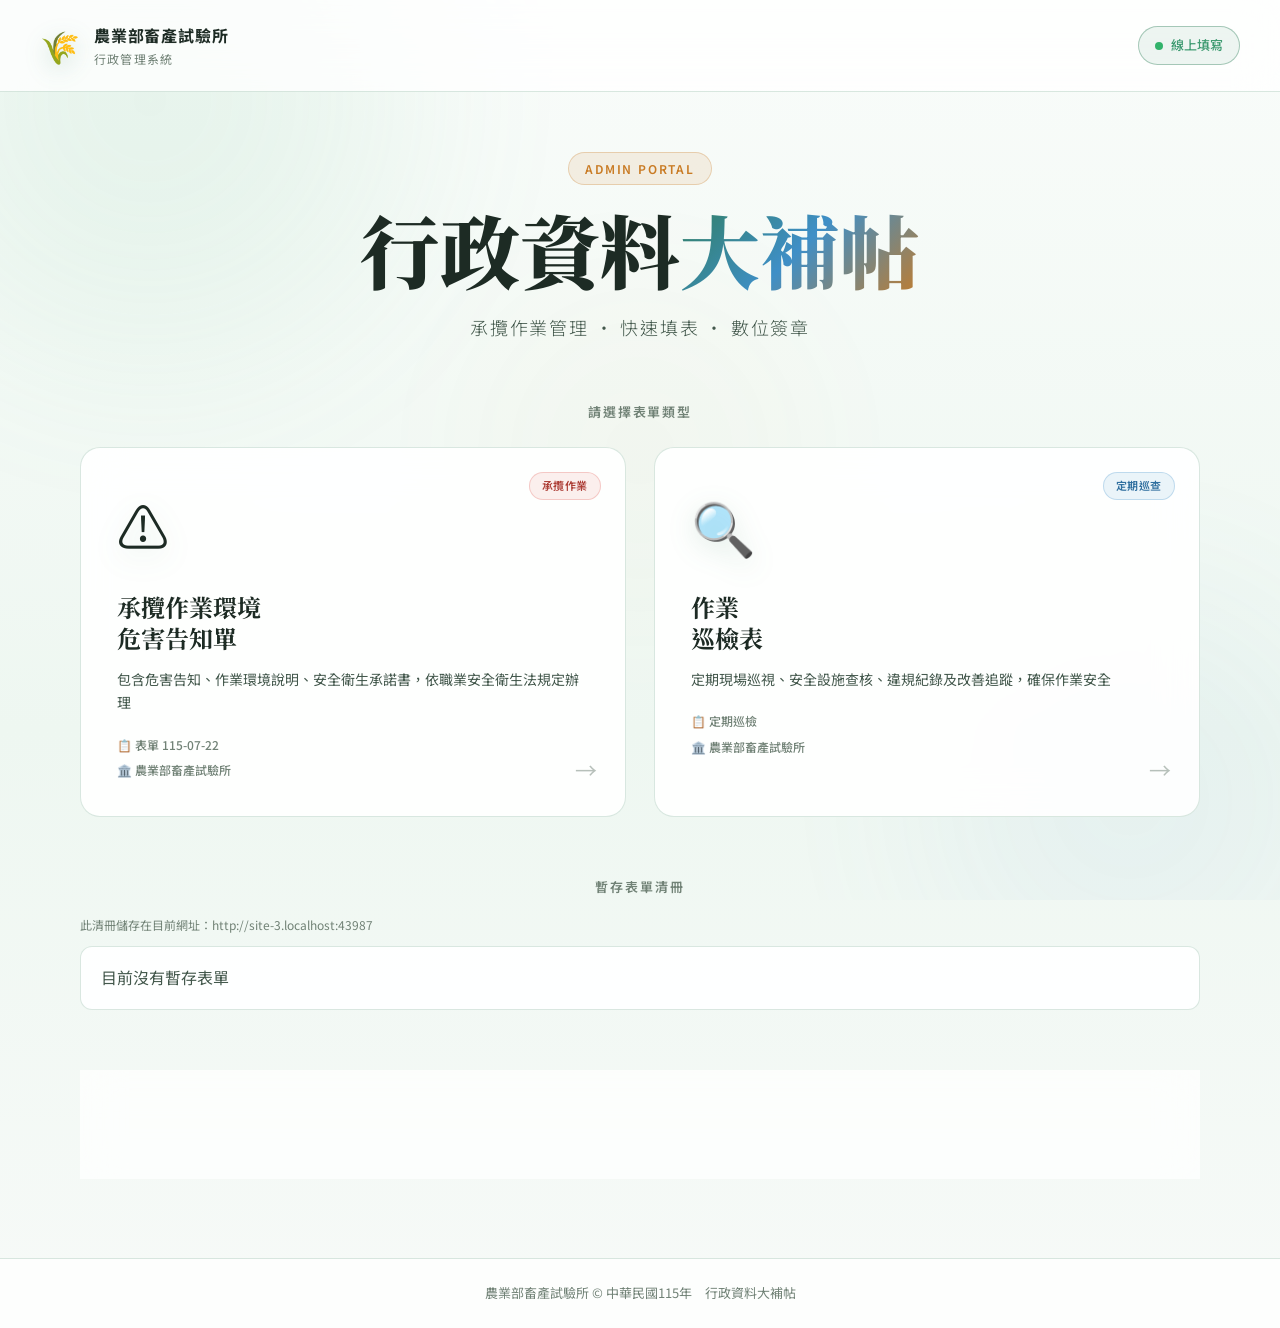
==== commit a6ce8bca: "Add files via upload" ====
--- a/Documentcheatsheet/index.html
+++ b/Documentcheatsheet/index.html
@@ -9,49 +9,6 @@
   <link rel="preconnect" href="https://fonts.gstatic.com" crossorigin>
   <link href="https://fonts.googleapis.com/css2?family=Noto+Sans+TC:wght@300;400;500;600;700;900&family=Noto+Serif+TC:wght@400;600;700&display=swap" rel="stylesheet">
   <link rel="stylesheet" href="style.css">
-  <style>
-    .drafts-header {
-      display: flex;
-      align-items: center;
-      justify-content: space-between;
-      gap: 12px;
-      margin-bottom: 16px;
-    }
-    .drafts-header .section-label { margin-bottom: 0; }
-    .draft-actions {
-      display: flex;
-      align-items: center;
-      gap: 8px;
-      flex-shrink: 0;
-    }
-    .draft-export,
-    .draft-import {
-      border: 1px solid rgba(47, 125, 87, 0.26);
-      background: rgba(47, 125, 87, 0.08);
-      color: var(--primary-dark);
-      border-radius: 8px;
-      padding: 7px 12px;
-      font: inherit;
-      font-size: 13px;
-      font-weight: 700;
-      cursor: pointer;
-      transition: all 0.2s ease;
-    }
-    .draft-export:hover,
-    .draft-import:hover {
-      background: rgba(47, 125, 87, 0.14);
-      border-color: rgba(47, 125, 87, 0.38);
-    }
-    @media (max-width: 768px) {
-      .drafts-header {
-        align-items: flex-start;
-        flex-direction: column;
-      }
-      .draft-actions {
-        flex-wrap: wrap;
-      }
-    }
-  </style>
   <link rel="manifest" href="manifest.json">
   <meta name="theme-color" content="#2f7d57">
   <meta name="mobile-web-app-capable" content="yes">
@@ -107,7 +64,7 @@
             <h2 class="card-title">承攬作業環境<br>危害告知單</h2>
             <p class="card-desc">包含危害告知、作業環境說明、安全衛生承諾書，依職業安全衛生法規定辦理</p>
             <div class="card-meta">
-              <span class="meta-item">📋 表單 114-06-09</span>
+              <span class="meta-item">📋 表單 115-07-22</span>
               <span class="meta-item">🏛️ 農業部畜產試驗所</span>
             </div>
           </div>
@@ -136,11 +93,8 @@
     </section>
 
     <section class="drafts-section">
-      <div class="drafts-header">
-        <div class="section-label">暫存表單清冊</div>
-        <button class="draft-import" type="button" id="draft-import-btn">匯入暫存</button>
-        <input id="draft-import-input" type="file" accept=".json,application/json" hidden>
-      </div>
+      <div class="section-label">暫存表單清冊</div>
+      <div class="draft-origin-note" id="draft-origin-note"></div>
       <div class="draft-list" id="draft-list">
         <div class="draft-empty">目前沒有暫存表單</div>
       </div>
@@ -167,17 +121,34 @@
         <div class="info-icon">📅</div>
         <div class="info-text">
           <strong>版本日期</strong>
-          <span>民國114年06月09日</span>
+          <span>民國115年07月22日</span>
         </div>
       </div>
     </section>
   </main>
 
   <footer class="site-footer">
-    <p>農業部畜產試驗所 &copy; 中華民國114年　行政資料大補帖</p>
+    <p>農業部畜產試驗所 &copy; 中華民國115年　行政資料大補帖</p>
   </footer>
 
+  <script src="form-template-rules.js"></script>
+  <script src="form-catalog.js"></script>
+  <script src="draft-store.js"></script>
+  <script src="form-session.js"></script>
+  <script src="app-cache.js"></script>
   <script>
+    function applyTemplateRules() {
+      const hazard = window.FormCatalog?.pageVersion('hazard') || window.ADMIN_FORM_RULES?.hazard;
+      if (!hazard) return;
+      const hazardCardMeta = document.querySelector('#card-hazard .card-meta .meta-item');
+      if (hazardCardMeta) hazardCardMeta.textContent = `📋 表單 ${hazard.versionLabel}`;
+      const versionInfo = Array.from(document.querySelectorAll('.info-text')).find(item => item.textContent.includes('版本日期'));
+      const versionSpan = versionInfo?.querySelector('span');
+      if (versionSpan) versionSpan.textContent = hazard.versionText;
+      const footer = document.querySelector('.site-footer p');
+      if (footer) footer.textContent = `農業部畜產試驗所 © 中華民國${hazard.footerYear}年　行政資料大補帖`;
+    }
+
     function formatDraftTime(value) {
       if (!value) return '';
       const date = new Date(value);
@@ -196,22 +167,20 @@
       }[char]));
     }
 
-    function getDraftIndex() {
-      try {
-        const drafts = JSON.parse(localStorage.getItem('admin-form-drafts') || '[]');
-        return Array.isArray(drafts) ? drafts : [];
-      } catch (e) {
-        return [];
-      }
-    }
-
-    function setDraftIndex(drafts) {
-      localStorage.setItem('admin-form-drafts', JSON.stringify(Array.isArray(drafts) ? drafts : []));
-    }
-
     function renderDraftList() {
       const list = document.getElementById('draft-list');
-      let drafts = getDraftIndex();
+      if (!window.DraftStore) {
+        list.innerHTML = '<div class="draft-empty">暫存清冊尚未載入，請重新整理首頁</div>';
+        return;
+      }
+      let drafts = [];
+      try {
+        drafts = DraftStore.list();
+      } catch (e) {
+        console.warn('[DraftList] render failed:', e);
+        list.innerHTML = '<div class="draft-empty">暫存清冊讀取失敗，請重新整理首頁</div>';
+        return;
+      }
 
       if (!Array.isArray(drafts) || drafts.length === 0) {
         list.innerHTML = '<div class="draft-empty">目前沒有暫存表單</div>';
@@ -220,7 +189,7 @@
 
       drafts = drafts
         .slice()
-        .sort((a, b) => new Date(b.createdAt || b.updatedAt || 0) - new Date(a.createdAt || a.updatedAt || 0));
+        .sort((a, b) => new Date(b.updatedAt || b.createdAt || 0) - new Date(a.updatedAt || a.createdAt || 0));
 
       list.innerHTML = drafts.map(item => `
         <a class="draft-item" href="${escapeHtml(item.url)}">
@@ -232,121 +201,38 @@
             <span>建立：${formatDraftTime(item.createdAt)}</span>
             <span>更新：${formatDraftTime(item.updatedAt)}</span>
           </div>
-          <div class="draft-actions">
-            <button class="draft-export" type="button" data-draft-id="${escapeHtml(item.id)}">匯出暫存</button>
-            <button class="draft-delete" type="button" data-draft-id="${escapeHtml(item.id)}">刪除</button>
-          </div>
+          <button class="draft-delete" type="button" data-draft-id="${escapeHtml(item.id)}">刪除</button>
         </a>
       `).join('');
     }
 
     function deleteDraft(id) {
-      let drafts = getDraftIndex();
-      localStorage.removeItem('admin-form-draft:' + id);
-      setDraftIndex(drafts.filter(item => item.id !== id));
+      DraftStore.remove(id);
       renderDraftList();
+    }
+
+    function refreshDraftListWhenVisible() {
+      if (!document.hidden) renderDraftList();
+    }
+
+    function bindDraftRefresh() {
       window.addEventListener('pageshow', renderDraftList);
       window.addEventListener('focus', renderDraftList);
-      document.addEventListener('visibilitychange', () => {
-        if (!document.hidden) renderDraftList();
+      window.addEventListener('storage', event => {
+        if (!window.DraftStore || event.key === DraftStore.INDEX_KEY || event.key === DraftStore.UPDATED_KEY || (event.key || '').startsWith(DraftStore.RECORD_PREFIX)) {
+          renderDraftList();
+        }
       });
-    }
-
-    function safeFilePart(value) {
-      return String(value || 'draft')
-        .replace(/[\\/:*?"<>|]+/g, '-')
-        .replace(/\s+/g, '-')
-        .slice(0, 60) || 'draft';
-    }
-
-    function exportDraft(id) {
-      const drafts = getDraftIndex();
-      const item = drafts.find(draft => draft.id === id);
-      const recordRaw = localStorage.getItem('admin-form-draft:' + id);
-      if (!item || !recordRaw) {
-        alert('找不到這筆暫存資料。');
-        renderDraftList();
-        return;
-      }
-      let record = null;
-      try {
-        record = JSON.parse(recordRaw);
-      } catch (e) {
-        alert('暫存資料格式無法匯出。');
-        return;
-      }
-      const exportedAt = new Date().toISOString();
-      const payload = {
-        app: 'livestock-admin-form',
-        exportType: 'draft',
-        version: 1,
-        exportedAt,
-        record
-      };
-      const blob = new Blob([JSON.stringify(payload, null, 2)], { type: 'application/json' });
-      const link = document.createElement('a');
-      const stamp = exportedAt.replace(/[-:]/g, '').slice(0, 13);
-      link.href = URL.createObjectURL(blob);
-      link.download = `admin-form-draft-${safeFilePart(item.title || item.id)}-${stamp}.json`;
-      document.body.appendChild(link);
-      link.click();
-      link.remove();
-      setTimeout(() => URL.revokeObjectURL(link.href), 1000);
-    }
-
-    function normalizeImportedDraft(payload) {
-      if (!payload || payload.app !== 'livestock-admin-form' || payload.exportType !== 'draft' || !payload.record) {
-        throw new Error('這不是有效的暫存檔。');
-      }
-      const source = payload.record;
-      if (!source.type || !source.data) throw new Error('暫存檔缺少必要資料。');
-      const now = new Date().toISOString();
-      const id = `${source.type || 'draft'}-imported-${Date.now()}`;
-      const urlBase = source.type === 'hazard' ? 'hazard-form.html' : 'inspection-form.html';
-      const record = {
-        ...source,
-        id,
-        url: `${urlBase}?draft=${encodeURIComponent(id)}`,
-        createdAt: source.createdAt || now,
-        updatedAt: now
-      };
-      const indexItem = {
-        id,
-        type: record.type,
-        typeLabel: record.typeLabel || '表單',
-        title: record.title || '匯入暫存表單',
-        url: record.url,
-        createdAt: record.createdAt,
-        updatedAt: record.updatedAt
-      };
-      return { id, record, indexItem };
-    }
-
-    function importDraftFile(file) {
-      if (!file) return;
-      const reader = new FileReader();
-      reader.onload = () => {
-        try {
-          const payload = JSON.parse(String(reader.result || ''));
-          const imported = normalizeImportedDraft(payload);
-          const drafts = getDraftIndex().filter(item => item.id !== imported.id);
-          drafts.push(imported.indexItem);
-          localStorage.setItem('admin-form-draft:' + imported.id, JSON.stringify(imported.record));
-          setDraftIndex(drafts);
-          renderDraftList();
-          alert('暫存表單匯入成功。');
-        } catch (e) {
-          alert(e.message || '暫存檔匯入失敗。');
-        } finally {
-          const input = document.getElementById('draft-import-input');
-          if (input) input.value = '';
-        }
-      };
-      reader.onerror = () => alert('無法讀取暫存檔。');
-      reader.readAsText(file);
+      document.addEventListener('visibilitychange', refreshDraftListWhenVisible);
+    }
+
+    function renderDraftOriginNote() {
+      AppCache.renderOriginNote('draft-origin-note');
     }
 
     document.addEventListener('DOMContentLoaded', () => {
+      applyTemplateRules();
+      renderDraftOriginNote();
       const cards = document.querySelectorAll('.card');
       cards.forEach((card, i) => {
         card.style.opacity = '0';
@@ -358,31 +244,19 @@
         }, 200 + i * 150);
       });
       renderDraftList();
+      bindDraftRefresh();
+      setTimeout(renderDraftList, 250);
+      if (new URLSearchParams(window.location.search).has('drafts')) {
+        setTimeout(renderDraftList, 700);
+      }
       document.getElementById('draft-list').addEventListener('click', event => {
-        const exportButton = event.target.closest('.draft-export');
-        if (exportButton) {
-          event.preventDefault();
-          event.stopPropagation();
-          exportDraft(exportButton.dataset.draftId);
-          return;
-        }
         const button = event.target.closest('.draft-delete');
         if (!button) return;
         event.preventDefault();
         event.stopPropagation();
         deleteDraft(button.dataset.draftId);
       });
-      document.getElementById('draft-import-btn')?.addEventListener('click', () => {
-        document.getElementById('draft-import-input')?.click();
-      });
-      document.getElementById('draft-import-input')?.addEventListener('change', event => {
-        importDraftFile(event.target.files && event.target.files[0]);
-      });
-      if ('serviceWorker' in navigator) {
-        navigator.serviceWorker.register('./service-worker.js')
-          .then(registration => registration.update())
-          .catch(() => {});
-      }
+      AppCache.registerServiceWorker('./service-worker.js');
     });
   </script>
 </body>
--- a/Documentcheatsheet/style.css
+++ b/Documentcheatsheet/style.css
@@ -376,6 +376,12 @@
   margin-bottom: 60px;
 }
 
+.draft-origin-note {
+  color: var(--text-muted);
+  font-size: 12px;
+  margin: -6px 0 12px;
+}
+
 .draft-list {
   display: grid;
   gap: 12px;
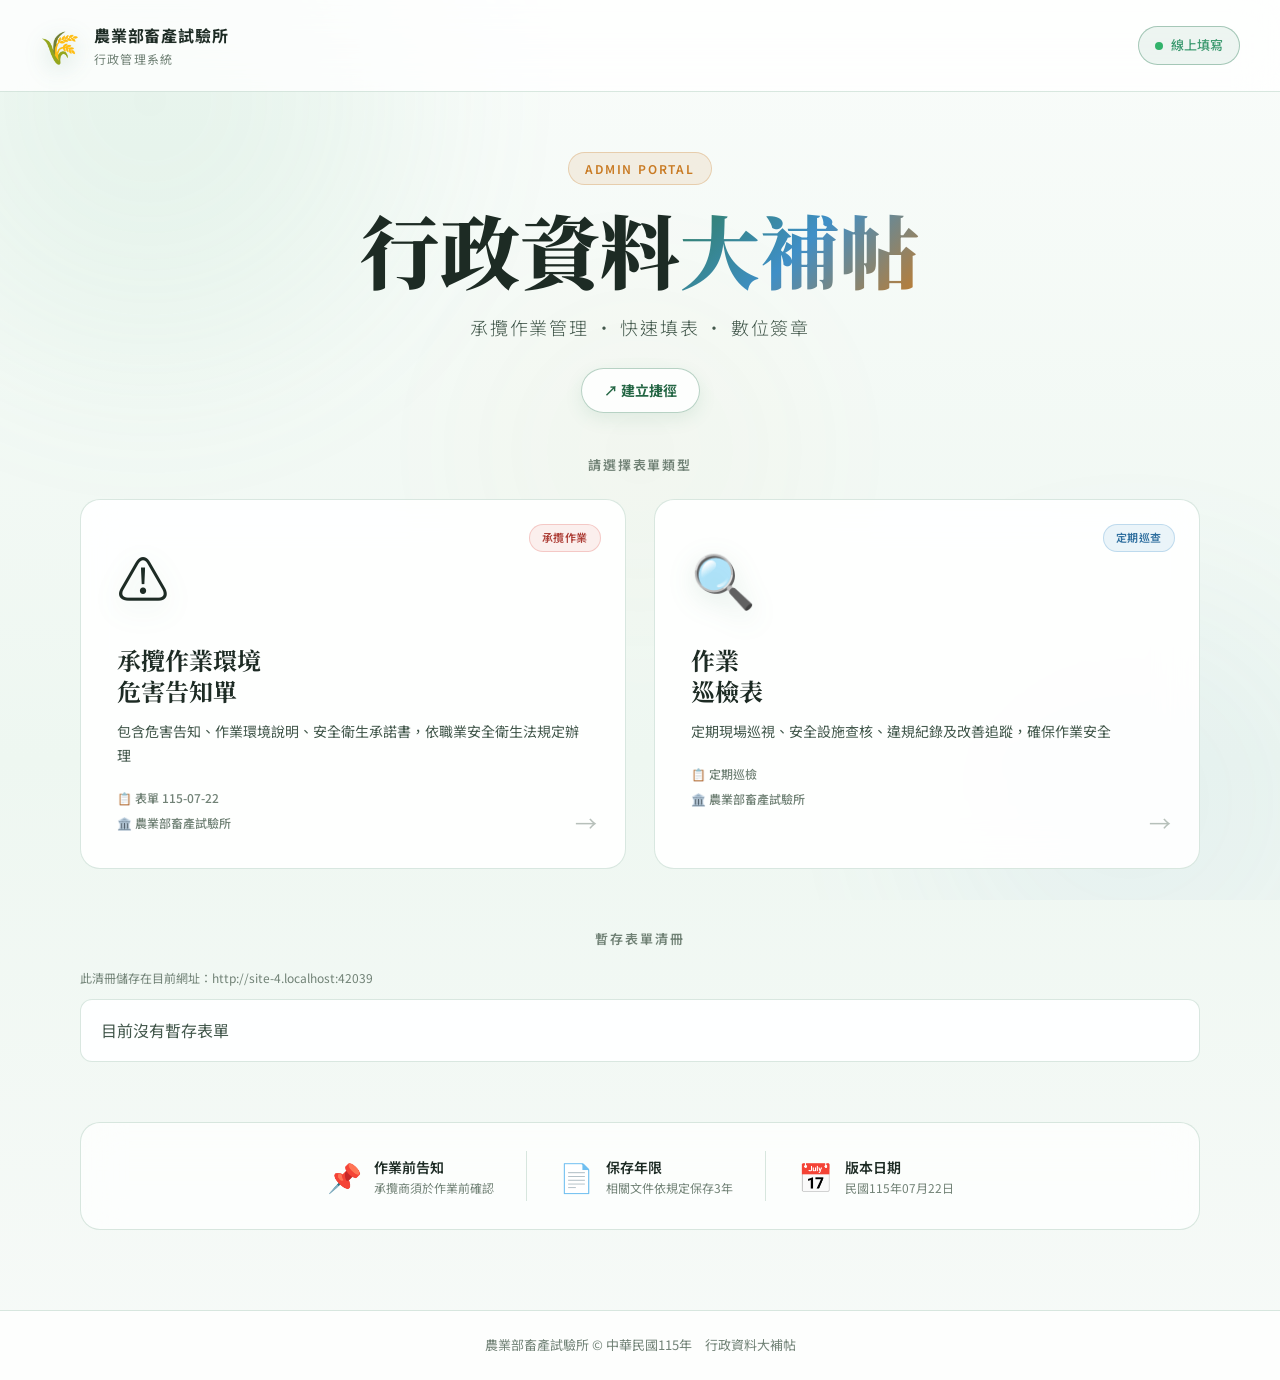
==== commit 45c962fc: "Add files via upload" ====
--- a/Documentcheatsheet/index.html
+++ b/Documentcheatsheet/index.html
@@ -16,7 +16,13 @@
   <meta name="apple-mobile-web-app-status-bar-style" content="default">
   <meta name="apple-mobile-web-app-title" content="行政大補帖">
   <link rel="apple-touch-icon" href="icons/icon-192.png">
-</head>
+  <style>
+    .shortcut-action { display:flex; flex-direction:column; align-items:center; gap:8px; margin:-34px auto 42px; text-align:center; }
+    .shortcut-btn { border:1px solid rgba(47,125,87,.34); border-radius:999px; padding:10px 22px; background:rgba(255,255,255,.84); color:#246644; font:inherit; font-size:14px; font-weight:700; cursor:pointer; box-shadow:0 6px 18px rgba(47,125,87,.1); transition:transform .2s ease, background .2s ease; }
+    .shortcut-btn:hover, .shortcut-btn:focus-visible { background:rgba(47,125,87,.1); transform:translateY(-1px); outline:none; }
+    .shortcut-hint { display:none; max-width:520px; margin:0; color:#4f6256; font-size:12px; line-height:1.6; }
+    .shortcut-hint.show { display:block; }
+  </style></head>
 <body>
   <div class="bg-animation">
     <div class="orb orb-1"></div>
@@ -47,6 +53,10 @@
       </div>
       <h1 class="hero-title">行政資料<span class="gradient-text">大補帖</span></h1>
       <p class="hero-subtitle">承攬作業管理 · 快速填表 · 數位簽章</p>
+    </section>
+    <section class="shortcut-action" aria-label="建立捷徑">
+      <button id="shortcut-btn" class="shortcut-btn" type="button">↗ 建立捷徑</button>
+      <p id="shortcut-hint" class="shortcut-hint" role="status"></p>
     </section>
 
     <section class="cards-section">
@@ -259,5 +269,49 @@
       AppCache.registerServiceWorker('./service-worker.js');
     });
   </script>
-</body>
+  <script>
+    let deferredShortcutPrompt = null;
+
+    window.addEventListener('beforeinstallprompt', event => {
+      event.preventDefault();
+      deferredShortcutPrompt = event;
+    });
+
+    function showShortcutHint(message) {
+      const hint = document.getElementById('shortcut-hint');
+      if (!hint) return;
+      hint.textContent = message;
+      hint.classList.add('show');
+    }
+
+    function setupShortcutButton() {
+      const button = document.getElementById('shortcut-btn');
+      if (!button) return;
+      button.addEventListener('click', async () => {
+        const userAgent = navigator.userAgent.toLowerCase();
+        const isIOS = /iphone|ipad|ipod/.test(userAgent);
+        const isMobile = /android|iphone|ipad|ipod|mobile/.test(userAgent);
+
+        if (deferredShortcutPrompt) {
+          deferredShortcutPrompt.prompt();
+          const result = await deferredShortcutPrompt.userChoice;
+          if (result.outcome === 'accepted') {
+            showShortcutHint('捷徑已建立，之後可從裝置主畫面快速開啟。');
+          }
+          deferredShortcutPrompt = null;
+          return;
+        }
+
+        if (isIOS) {
+          showShortcutHint('請點選瀏覽器的「分享」按鈕，再選擇「加入主畫面」。');
+        } else if (isMobile) {
+          showShortcutHint('請開啟瀏覽器選單，選擇「加到主畫面」或「建立捷徑」。');
+        } else {
+          showShortcutHint('請點選瀏覽器右上角選單，選擇「建立捷徑」或「將此頁加到書籤」，之後即可快速開啟。');
+        }
+      });
+    }
+
+    window.addEventListener('DOMContentLoaded', setupShortcutButton);
+  </script></body>
 </html>
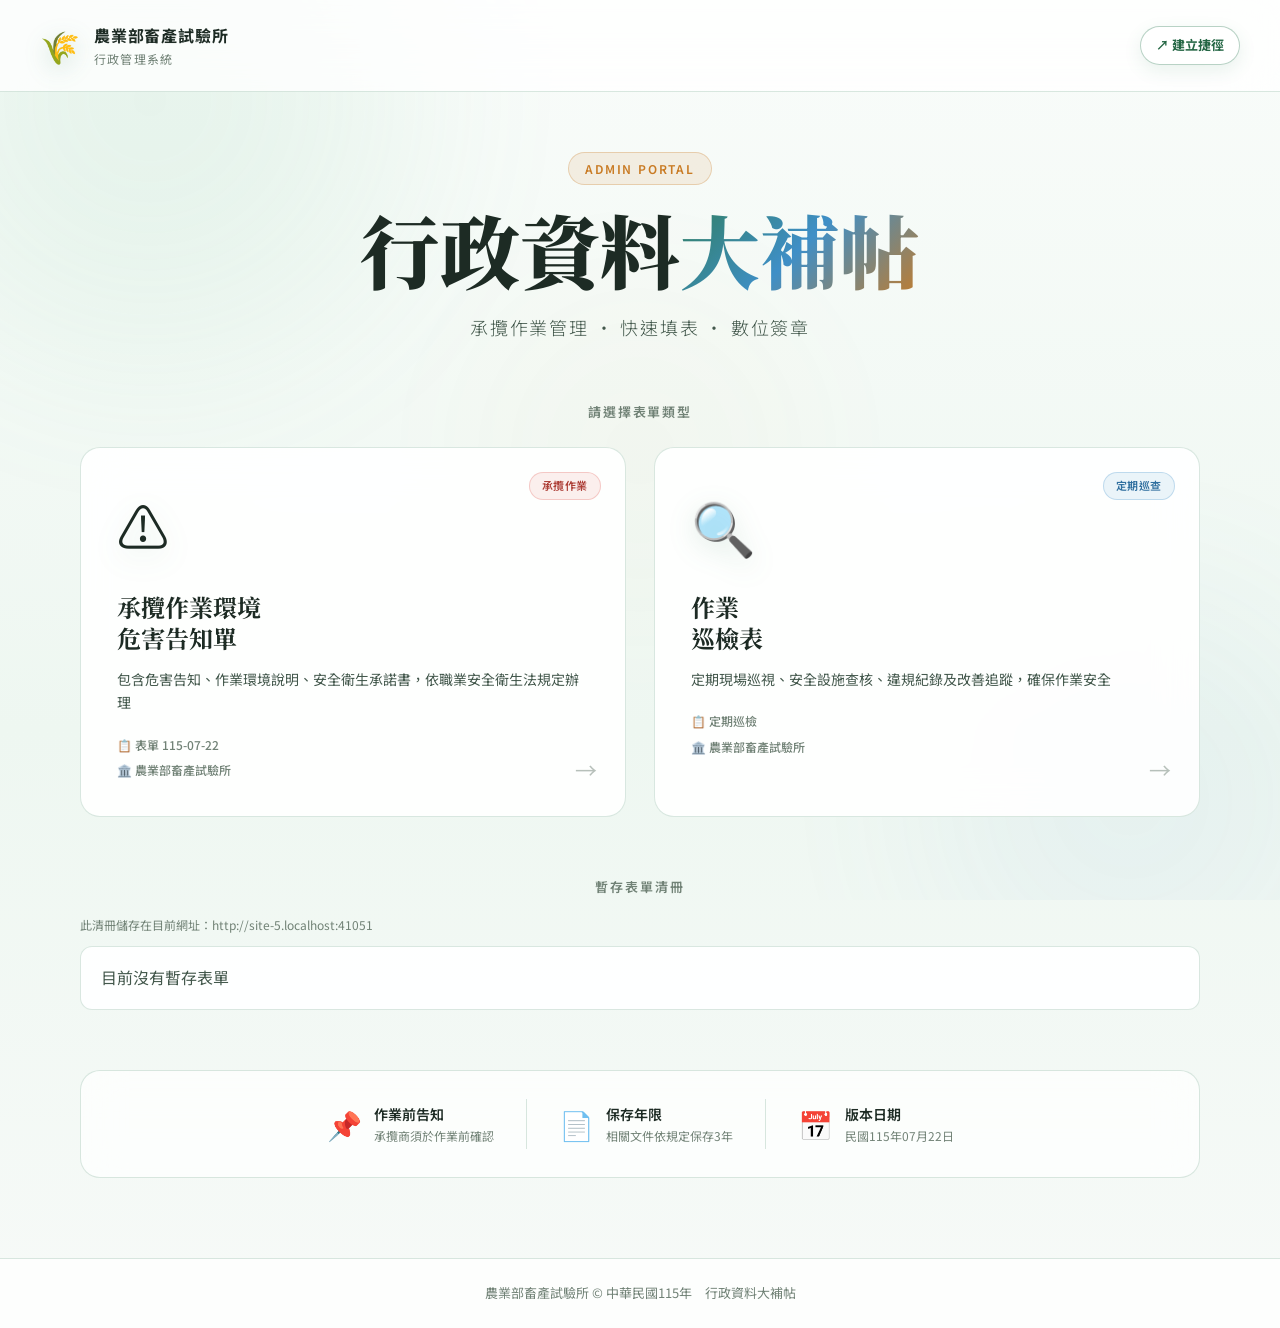
==== commit e725ed67: "Add files via upload" ====
--- a/Documentcheatsheet/index.html
+++ b/Documentcheatsheet/index.html
@@ -17,11 +17,12 @@
   <meta name="apple-mobile-web-app-title" content="行政大補帖">
   <link rel="apple-touch-icon" href="icons/icon-192.png">
   <style>
-    .shortcut-action { display:flex; flex-direction:column; align-items:center; gap:8px; margin:-34px auto 42px; text-align:center; }
-    .shortcut-btn { border:1px solid rgba(47,125,87,.34); border-radius:999px; padding:10px 22px; background:rgba(255,255,255,.84); color:#246644; font:inherit; font-size:14px; font-weight:700; cursor:pointer; box-shadow:0 6px 18px rgba(47,125,87,.1); transition:transform .2s ease, background .2s ease; }
+    .shortcut-header-action { position:relative; display:flex; align-items:center; }
+    .shortcut-btn { border:1px solid rgba(47,125,87,.34); border-radius:999px; padding:8px 15px; background:rgba(255,255,255,.86); color:#246644; font:inherit; font-size:13px; font-weight:700; cursor:pointer; box-shadow:0 6px 18px rgba(47,125,87,.1); transition:transform .2s ease, background .2s ease; white-space:nowrap; }
     .shortcut-btn:hover, .shortcut-btn:focus-visible { background:rgba(47,125,87,.1); transform:translateY(-1px); outline:none; }
-    .shortcut-hint { display:none; max-width:520px; margin:0; color:#4f6256; font-size:12px; line-height:1.6; }
+    .shortcut-hint { display:none; position:absolute; top:calc(100% + 10px); right:0; z-index:30; width:min(360px, calc(100vw - 32px)); margin:0; padding:10px 13px; border:1px solid rgba(47,125,87,.24); border-radius:10px; background:#fff; color:#4f6256; font-size:12px; line-height:1.6; text-align:left; box-shadow:0 10px 26px rgba(31,95,65,.16); }
     .shortcut-hint.show { display:block; }
+    @media (max-width: 600px) { .shortcut-btn { padding:8px 11px; font-size:12px; } }
   </style></head>
 <body>
   <div class="bg-animation">
@@ -39,9 +40,9 @@
           <span class="dept-name">行政管理系統</span>
         </div>
       </div>
-      <div class="header-badge">
-        <span class="badge-dot"></span>
-        <span>線上填寫</span>
+      <div class="shortcut-header-action" aria-label="建立捷徑">
+        <button id="shortcut-btn" class="shortcut-btn" type="button">↗ 建立捷徑</button>
+        <p id="shortcut-hint" class="shortcut-hint" role="status"></p>
       </div>
     </div>
   </header>
@@ -54,10 +55,7 @@
       <h1 class="hero-title">行政資料<span class="gradient-text">大補帖</span></h1>
       <p class="hero-subtitle">承攬作業管理 · 快速填表 · 數位簽章</p>
     </section>
-    <section class="shortcut-action" aria-label="建立捷徑">
-      <button id="shortcut-btn" class="shortcut-btn" type="button">↗ 建立捷徑</button>
-      <p id="shortcut-hint" class="shortcut-hint" role="status"></p>
-    </section>
+
 
     <section class="cards-section">
       <div class="section-label">請選擇表單類型</div>
@@ -284,6 +282,10 @@
       hint.classList.add('show');
     }
 
+    function isStandaloneMode() {
+      return window.matchMedia('(display-mode: standalone)').matches || window.navigator.standalone === true;
+    }
+
     function setupShortcutButton() {
       const button = document.getElementById('shortcut-btn');
       if (!button) return;
@@ -292,12 +294,17 @@
         const isIOS = /iphone|ipad|ipod/.test(userAgent);
         const isMobile = /android|iphone|ipad|ipod|mobile/.test(userAgent);
 
+        if (isStandaloneMode()) {
+          showShortcutHint('目前已從建立的捷徑開啟。');
+          return;
+        }
+
         if (deferredShortcutPrompt) {
           deferredShortcutPrompt.prompt();
           const result = await deferredShortcutPrompt.userChoice;
-          if (result.outcome === 'accepted') {
-            showShortcutHint('捷徑已建立，之後可從裝置主畫面快速開啟。');
-          }
+          showShortcutHint(result.outcome === 'accepted'
+            ? '捷徑已建立，之後可從裝置主畫面快速開啟。'
+            : '尚未建立捷徑，之後仍可再次點選本按鈕。');
           deferredShortcutPrompt = null;
           return;
         }
@@ -312,6 +319,10 @@
       });
     }
 
+    window.addEventListener('appinstalled', () => {
+      showShortcutHint('捷徑已建立，之後可從裝置主畫面或應用程式清單快速開啟。');
+    });
+
     window.addEventListener('DOMContentLoaded', setupShortcutButton);
   </script></body>
 </html>
